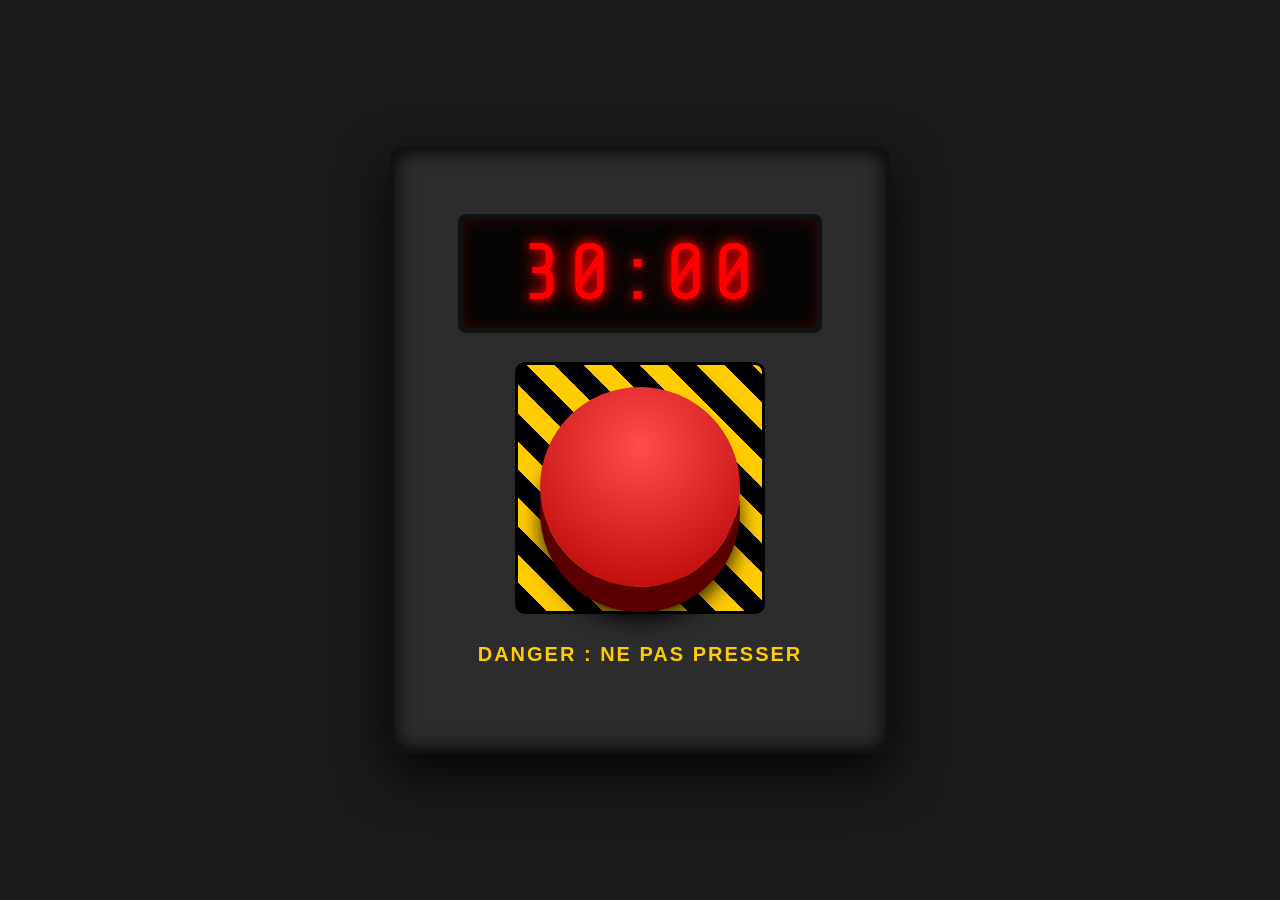
==== jeuChrono/chrono.html @ 4b9aac5a "style: ajout du bouton et du style associé au jeu" ====
<!doctype html>
<html lang="fr">
  <head>
    <meta charset="UTF-8" />
    <meta name="viewport" content="width=device-width, initial-scale=1.0" />
    <title>Bouton d'Urgence</title>
    <link rel="stylesheet" href="style.css" />
  </head>
  <body>
    <div class="panneauControle">
      <div class="ecranDigital">
        <p class="chronometre" id="affichageTimer">30:00</p>
      </div>
      <div class="zoneDanger">
        <button class="boutonUrgence" id="grosBouton"></button>
      </div>
      <p class="consigne" id="texteStatut">DANGER : NE PAS PRESSER</p>
    </div>

    <script src="script.js"></script>
  </body>
</html>
---- jeuChrono/style.css ----
@import url("https://fonts.googleapis.com/css2?family=Share+Tech+Mono&display=swap");

body {
  margin: 0;
  padding: 0;
  background-color: #1a1a1a;
  display: flex;
  justify-content: center;
  align-items: center;
  min-height: 100vh;
  font-family: sans-serif;
}

.panneauControle {
  background-color: #2c2c2c;
  padding: 5%;
  border-radius: 15px;
  border: 4px solid #111;
  box-shadow:
    inset 0 0 20px #000,
    0 20px 50px rgba(0, 0, 0, 0.8);
  text-align: center;
  width: 90%;
  max-width: 500px;
  box-sizing: border-box;
}

.ecranDigital {
  background-color: #050505;
  padding: 4%;
  border: 5px solid #111;
  border-radius: 8px;
  margin-bottom: 8%;
  box-shadow: inset 0 0 15px rgba(255, 0, 0, 0.2);
}

.chronometre {
  font-family: "Share Tech Mono", monospace;
  font-size: clamp(40px, 12vw, 80px);
  color: #ff0000;
  margin: 0;
  line-height: 1;
  text-shadow:
    0 0 10px #ff0000,
    0 0 20px #cc0000;
  letter-spacing: 5px;
}

.zoneDanger {
  background: repeating-linear-gradient(
    45deg,
    #000,
    #000 20px,
    #ffcc00 20px,
    #ffcc00 40px
  );
  padding: 6%;
  border-radius: 10px;
  display: inline-block;
  border: 3px solid #000;
}

.boutonUrgence {
  width: clamp(120px, 35vw, 200px);
  height: clamp(120px, 35vw, 200px);
  border-radius: 50%;
  border: none;
  background: radial-gradient(circle at 50% 30%, #ff4d4d, #b30000);
  box-shadow:
    0 25px 0 #5a0000,
    0 35px 20px rgba(0, 0, 0, 0.8);
  cursor: pointer;
  outline: none;
  transition: all 0.1s ease;
}

.boutonUrgence:active {
  transform: translateY(25px);
  box-shadow:
    0 0 0 #5a0000,
    0 10px 10px rgba(0, 0, 0, 0.8);
}

.boutonUrgence:disabled {
  background: radial-gradient(circle at 50% 30%, #888, #444);
  box-shadow:
    0 25px 0 #222,
    0 35px 20px rgba(0, 0, 0, 0.8);
  cursor: not-allowed;
}

.consigne {
  color: #ffcc00;
  margin-top: 8%;
  font-weight: bold;
  font-size: clamp(14px, 4vw, 20px);
  letter-spacing: 2px;
}
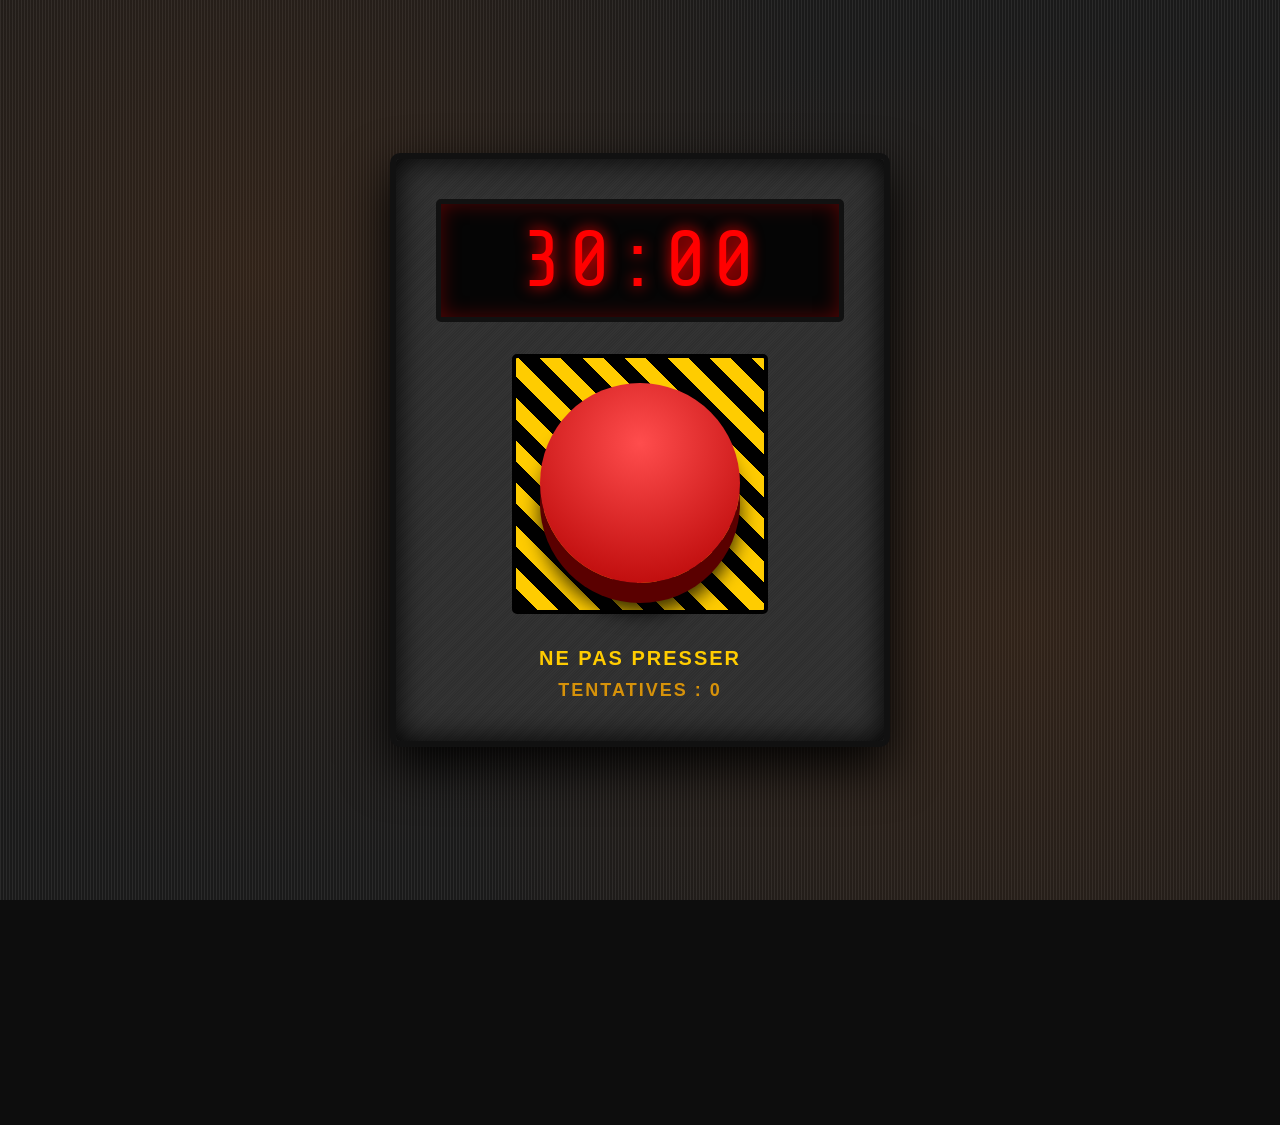
==== commit 7a1646b6: "style: ajout bouton et chrono" ====
--- a/jeuChrono/chrono.html
+++ b/jeuChrono/chrono.html
@@ -3,18 +3,30 @@
   <head>
     <meta charset="UTF-8" />
     <meta name="viewport" content="width=device-width, initial-scale=1.0" />
-    <title>Bouton d'Urgence</title>
+    <title>Séquence d'Urgence Centrale 404</title>
     <link rel="stylesheet" href="style.css" />
   </head>
   <body>
-    <div class="panneauControle">
-      <div class="ecranDigital">
-        <p class="chronometre" id="affichageTimer">30:00</p>
+    <div class="usineContainer">
+      <div class="effetFeuCatastrophe" id="effetFeu"></div>
+
+      <div class="panneauControle">
+        <div class="ecranDigital">
+          <p class="chronometre" id="affichageTimer">30:00</p>
+        </div>
+
+        <div class="zoneDanger">
+          <button class="boutonUrgence" id="grosBouton"></button>
+        </div>
+
+        <div class="zoneInfos">
+          <p class="consigne" id="texteStatut">NE PAS PRESSER</p>
+
+          <div class="consigne compteurEssais">
+            TENTATIVES : <span id="nombreEssais">0</span>
+          </div>
+        </div>
       </div>
-      <div class="zoneDanger">
-        <button class="boutonUrgence" id="grosBouton"></button>
-      </div>
-      <p class="consigne" id="texteStatut">DANGER : NE PAS PRESSER</p>
     </div>
 
     <script src="script.js"></script>
--- a/jeuChrono/style.css
+++ b/jeuChrono/style.css
@@ -3,35 +3,113 @@
 body {
   margin: 0;
   padding: 0;
-  background-color: #1a1a1a;
+  background-color: #0d0d0d;
+  overflow: hidden; /* Empêche l'animation de feu de créer des barres de défilement */
+  font-family: sans-serif;
+}
+
+/* 1. FOND USINE "C'EST LA CATA" (Plaques de métal rouillées en CSS) */
+.usineContainer {
   display: flex;
   justify-content: center;
   align-items: center;
   min-height: 100vh;
-  font-family: sans-serif;
+  position: relative;
+  /* Texture métal sombre et taches de rouille simulées */
+  background-color: #1a1a1a;
+  background-image:
+    radial-gradient(
+      circle at 20% 30%,
+      rgba(139, 69, 19, 0.2) 0%,
+      transparent 50%
+    ),
+    radial-gradient(
+      circle at 80% 70%,
+      rgba(139, 69, 19, 0.2) 0%,
+      transparent 50%
+    ),
+    repeating-linear-gradient(
+      to right,
+      #2a2a2a 0px,
+      #2a2a2a 1px,
+      #1a1a1a 1px,
+      #1a1a1a 3px
+    );
 }
 
+/* 2. EFFET FEU DÉSACTIVÉ (Invisible par défaut) */
+.effetFeuCatastrophe {
+  position: absolute;
+  top: 50%;
+  left: 50%;
+  transform: translate(-50%, -50%);
+  width: 150%; /* Plus grand que le panneau */
+  height: 150%;
+  background: radial-gradient(
+    circle,
+    rgba(255, 100, 0, 1) 0%,
+    rgba(255, 0, 0, 0.6) 40%,
+    transparent 70%
+  );
+  z-index: 1; /* Derrière le panneau (z-index 2) */
+  filter: blur(20px);
+  opacity: 0; /* INVISIBLE PAR DÉFAUT */
+  transition: opacity 1s ease-in; /* Pour une apparition douce */
+}
+
+/* Classe à ajouter en JS pour activer le feu */
+.effetFeuCatastrophe.active {
+  opacity: 1;
+  animation: feuFlicker 0.1s infinite alternate; /* Scintillement chaotique */
+}
+
+@keyframes feuFlicker {
+  0% {
+    transform: translate(-50%, -50%) scale(1) rotate(0deg);
+    opacity: 0.8;
+  }
+  50% {
+    transform: translate(-50%, -50%) scale(1.05) rotate(1deg);
+    opacity: 1;
+  }
+  100% {
+    transform: translate(-50%, -50%) scale(1) rotate(-1deg);
+    opacity: 0.9;
+  }
+}
+
+/* 3. LE PANNEAU DE CONTRÔLE (Rendu plus "métal usé") */
 .panneauControle {
-  background-color: #2c2c2c;
-  padding: 5%;
-  border-radius: 15px;
-  border: 4px solid #111;
+  background-color: #333;
+  /* Texture métal gratté */
+  background-image: repeating-linear-gradient(
+    135deg,
+    rgba(0, 0, 0, 0.1),
+    rgba(0, 0, 0, 0.1) 1px,
+    transparent 1px,
+    transparent 2px
+  );
+  padding: clamp(20px, 5%, 40px);
+  border-radius: 10px;
+  border: 6px solid #111;
   box-shadow:
-    inset 0 0 20px #000,
-    0 20px 50px rgba(0, 0, 0, 0.8);
+    inset 0 0 30px #000,
+    0 20px 50px rgba(0, 0, 0, 0.9);
   text-align: center;
   width: 90%;
   max-width: 500px;
   box-sizing: border-box;
+  position: relative;
+  z-index: 2; /* Devant le feu */
 }
 
 .ecranDigital {
   background-color: #050505;
   padding: 4%;
   border: 5px solid #111;
-  border-radius: 8px;
+  border-radius: 5px;
   margin-bottom: 8%;
-  box-shadow: inset 0 0 15px rgba(255, 0, 0, 0.2);
+  box-shadow: inset 0 0 20px rgba(255, 0, 0, 0.3);
 }
 
 .chronometre {
@@ -40,9 +118,7 @@
   color: #ff0000;
   margin: 0;
   line-height: 1;
-  text-shadow:
-    0 0 10px #ff0000,
-    0 0 20px #cc0000;
+  text-shadow: 0 0 15px #ff0000;
   letter-spacing: 5px;
 }
 
@@ -50,14 +126,14 @@
   background: repeating-linear-gradient(
     45deg,
     #000,
-    #000 20px,
-    #ffcc00 20px,
-    #ffcc00 40px
+    #000 15px,
+    #ffcc00 15px,
+    #ffcc00 30px
   );
   padding: 6%;
-  border-radius: 10px;
+  border-radius: 5px;
   display: inline-block;
-  border: 3px solid #000;
+  border: 4px solid #000;
 }
 
 .boutonUrgence {
@@ -67,32 +143,49 @@
   border: none;
   background: radial-gradient(circle at 50% 30%, #ff4d4d, #b30000);
   box-shadow:
-    0 25px 0 #5a0000,
-    0 35px 20px rgba(0, 0, 0, 0.8);
+    0 20px 0 #5a0000,
+    0 30px 20px rgba(0, 0, 0, 0.8);
   cursor: pointer;
   outline: none;
   transition: all 0.1s ease;
 }
 
 .boutonUrgence:active {
-  transform: translateY(25px);
+  transform: translateY(20px);
   box-shadow:
     0 0 0 #5a0000,
     0 10px 10px rgba(0, 0, 0, 0.8);
 }
 
 .boutonUrgence:disabled {
-  background: radial-gradient(circle at 50% 30%, #888, #444);
+  background: radial-gradient(circle at 50% 30%, #555, #222);
   box-shadow:
-    0 25px 0 #222,
-    0 35px 20px rgba(0, 0, 0, 0.8);
+    0 20px 0 #111,
+    0 30px 20px rgba(0, 0, 0, 0.8);
   cursor: not-allowed;
+}
+
+/* Zone d'infos regroupée */
+.zoneInfos {
+  margin-top: 8%;
+  display: flex;
+  flex-direction: column;
+  gap: 10px; /* Espace entre les lignes */
+  align-items: center;
 }
 
 .consigne {
   color: #ffcc00;
-  margin-top: 8%;
   font-weight: bold;
   font-size: clamp(14px, 4vw, 20px);
   letter-spacing: 2px;
+  margin: 0;
 }
+
+/* 4. LE COMPTEUR D'ESSAIS */
+.compteurEssais {
+  font-size: clamp(12px, 3.5vw, 18px);
+  color: #ffaa00; /* Légèrement plus orange */
+  text-transform: uppercase;
+  opacity: 0.8;
+}
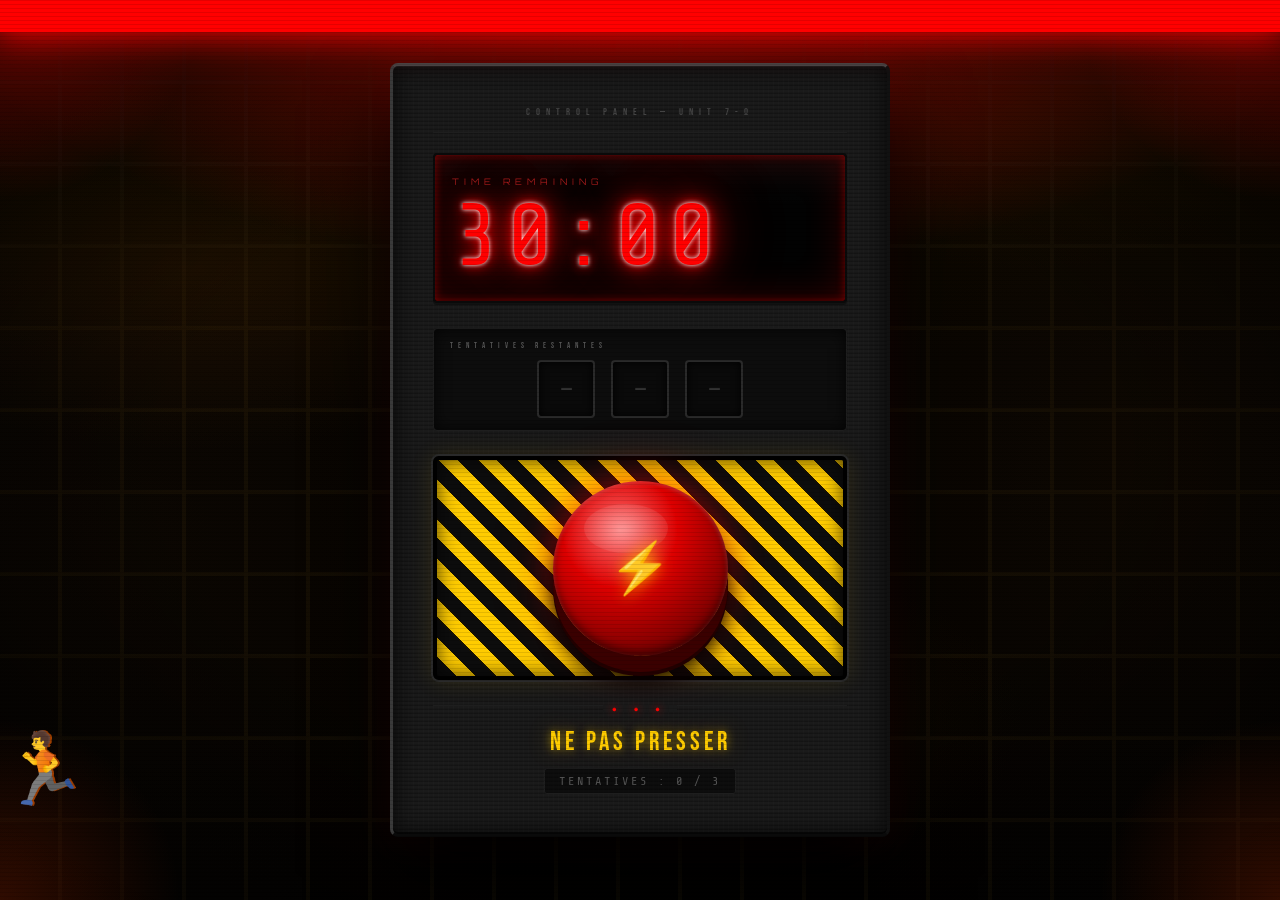
==== commit fe0bf8e4: "style: amélioration du style du bouton et du fond" ====
--- a/jeuChrono/chrono.html
+++ b/jeuChrono/chrono.html
@@ -3,16 +3,71 @@
   <head>
     <meta charset="UTF-8" />
     <meta name="viewport" content="width=device-width, initial-scale=1.0" />
-    <title>Séquence d'Urgence Centrale 404</title>
+    <title>Séquence d'Urgence Centrale</title>
+    <link rel="preconnect" href="https://fonts.googleapis.com" />
+    <link
+      href="https://fonts.googleapis.com/css2?family=Share+Tech+Mono&family=Bebas+Neue&family=Orbitron:wght@400;700;900&display=swap"
+      rel="stylesheet"
+    />
     <link rel="stylesheet" href="style.css" />
   </head>
   <body>
-    <div class="usineContainer">
-      <div class="effetFeuCatastrophe" id="effetFeu"></div>
+    <input type="checkbox" id="err1" />
+    <input type="checkbox" id="err2" />
+    <input type="checkbox" id="err3" />
 
+    <div class="flammes-1 flammes-zone">
+      <div class="f"></div>
+      <div class="f"></div>
+      <div class="f"></div>
+      <div class="f"></div>
+      <div class="f"></div>
+    </div>
+
+    <div class="flammes-2 flammes-zone">
+      <div class="f"></div>
+      <div class="f"></div>
+      <div class="f"></div>
+      <div class="f"></div>
+      <div class="f"></div>
+      <div class="f"></div>
+      <div class="f"></div>
+      <div class="f"></div>
+    </div>
+
+    <div class="flammes-3 flammes-zone">
+      <div class="f"></div>
+      <div class="f"></div>
+      <div class="f"></div>
+      <div class="f"></div>
+      <div class="f"></div>
+      <div class="f"></div>
+      <div class="f"></div>
+      <div class="f"></div>
+      <div class="f"></div>
+      <div class="f"></div>
+      <div class="f"></div>
+      <div class="f"></div>
+    </div>
+
+    <div class="lumiereAlarme"></div>
+
+    <div class="pageLayout">
       <div class="panneauControle">
+        <p class="panneauLabel">CONTROL PANEL — UNIT 7-Ω</p>
+
         <div class="ecranDigital">
+          <span class="ecranLabel">TIME REMAINING</span>
           <p class="chronometre" id="affichageTimer">30:00</p>
+        </div>
+
+        <div class="essaisWrapper">
+          <span class="essaisLabel">TENTATIVES RESTANTES</span>
+          <div class="essaisSlots">
+            <label class="slot slot-1" for="err1" title="Erreur 1"></label>
+            <label class="slot slot-2" for="err2" title="Erreur 2"></label>
+            <label class="slot slot-3" for="err3" title="Erreur 3"></label>
+          </div>
         </div>
 
         <div class="zoneDanger">
@@ -21,14 +76,28 @@
 
         <div class="zoneInfos">
           <p class="consigne" id="texteStatut">NE PAS PRESSER</p>
-
-          <div class="consigne compteurEssais">
-            TENTATIVES : <span id="nombreEssais">0</span>
+          <div class="compteurEssais">
+            TENTATIVES : <span id="nombreEssais">0 / 3</span>
           </div>
         </div>
       </div>
     </div>
 
-    <script src="script.js"></script>
+    <div class="usineContainer"></div>
+
+    <div class="employeFuyant">🏃</div>
+
+    <div class="ticker">
+      <span class="tickerInner">
+        ⚠ ALERTE CRITIQUE ⚠ DANGER ZONE ACTIVE ⚠ ÉVACUATION IMMÉDIATE ⚠
+        PROTOCOLE D'URGENCE ENCLENCHÉ ⚠ NE PAS PRESSER LE BOUTON ⚠ ALERTE
+        CRITIQUE ⚠ DANGER ZONE ACTIVE ⚠ ÉVACUATION IMMÉDIATE ⚠ PROTOCOLE
+        D'URGENCE ENCLENCHÉ ⚠ NE PAS PRESSER LE BOUTON ⚠
+      </span>
+    </div>
+
+    <div class="scanlines"></div>
+
+    <script src="jeuChrono.js"></script>
   </body>
 </html>
--- a/jeuChrono/style.css
+++ b/jeuChrono/style.css
@@ -1,191 +1,1174 @@
-@import url("https://fonts.googleapis.com/css2?family=Share+Tech+Mono&display=swap");
-
-body {
+/* ============================================
+   RESET & VARIABLES
+============================================ */
+*,
+*::before,
+*::after {
+  box-sizing: border-box;
   margin: 0;
   padding: 0;
-  background-color: #0d0d0d;
-  overflow: hidden; /* Empêche l'animation de feu de créer des barres de défilement */
-  font-family: sans-serif;
-}
-
-/* 1. FOND USINE "C'EST LA CATA" (Plaques de métal rouillées en CSS) */
+}
+
+:root {
+  --rouge: #ff0000;
+  --rouge-sombre: #8b0000;
+  --rouge-glow: rgba(255, 0, 0, 0.6);
+  --jaune: #ffcc00;
+  --jaune-glow: rgba(255, 204, 0, 0.5);
+  --noir: #050505;
+  --gris: #1a1a1a;
+  --vert: #00ff88;
+  --orange: #ff6600;
+  --orange-glow: rgba(255, 100, 0, 0.7);
+}
+
+/* ============================================
+   BODY
+============================================ */
+body {
+  background: var(--noir);
+  font-family: "Orbitron", monospace;
+  overflow: hidden;
+  cursor: crosshair;
+  min-height: 100vh;
+}
+
+/* checkboxes cachées */
+input[type="checkbox"] {
+  display: none;
+}
+
+/* ============================================
+   FOND USINE
+============================================ */
 .usineContainer {
+  position: fixed;
+  inset: 0;
+  z-index: 0;
+  pointer-events: none;
+  background-color: #0a0805;
+  background-image:
+    repeating-linear-gradient(
+      90deg,
+      transparent 0px,
+      transparent 58px,
+      rgba(20, 15, 5, 0.9) 58px,
+      rgba(20, 15, 5, 0.9) 62px
+    ),
+    repeating-linear-gradient(
+      0deg,
+      transparent 0px,
+      transparent 78px,
+      rgba(20, 15, 5, 0.8) 78px,
+      rgba(20, 15, 5, 0.8) 82px
+    ),
+    linear-gradient(
+      to bottom,
+      #1a0f00 0%,
+      #0d0800 18%,
+      #060402 40%,
+      #030201 100%
+    );
+}
+
+.usineContainer::before {
+  content: "";
+  position: absolute;
+  inset: 0;
+  background-image:
+    radial-gradient(
+      ellipse 30% 20% at 15% 30%,
+      rgba(80, 40, 0, 0.25) 0%,
+      transparent 100%
+    ),
+    radial-gradient(
+      ellipse 20% 15% at 80% 15%,
+      rgba(60, 30, 0, 0.2) 0%,
+      transparent 100%
+    ),
+    radial-gradient(
+      ellipse 25% 18% at 55% 80%,
+      rgba(70, 35, 0, 0.18) 0%,
+      transparent 100%
+    ),
+    radial-gradient(
+      ellipse 40% 60% at 90% 50%,
+      rgba(30, 15, 0, 0.3) 0%,
+      transparent 100%
+    ),
+    radial-gradient(
+      ellipse 40% 60% at 10% 60%,
+      rgba(30, 15, 0, 0.25) 0%,
+      transparent 100%
+    );
+  z-index: 0;
+  pointer-events: none;
+}
+
+.usineContainer::after {
+  content: "";
+  position: fixed;
+  inset: 0;
+  background: radial-gradient(
+    ellipse 90% 80% at 50% 50%,
+    transparent 40%,
+    rgba(0, 0, 0, 0.85) 100%
+  );
+  z-index: 100;
+  pointer-events: none;
+}
+
+/* ============================================
+   LAYOUT PRINCIPAL — centrage du panneau
+============================================ */
+.pageLayout {
+  position: relative;
+  z-index: 10;
+  min-height: 100vh;
   display: flex;
   justify-content: center;
   align-items: center;
-  min-height: 100vh;
-  position: relative;
-  /* Texture métal sombre et taches de rouille simulées */
-  background-color: #1a1a1a;
-  background-image:
+}
+
+/* ============================================
+   SCAN LINES GLOBALES
+============================================ */
+.scanlines {
+  position: fixed;
+  inset: 0;
+  z-index: 99;
+  pointer-events: none;
+  background: repeating-linear-gradient(
+    0deg,
+    transparent 0px,
+    transparent 3px,
+    rgba(0, 0, 0, 0.1) 3px,
+    rgba(0, 0, 0, 0.1) 4px
+  );
+  animation: scanRoll 10s linear infinite;
+}
+@keyframes scanRoll {
+  0% {
+    background-position: 0 0;
+  }
+  100% {
+    background-position: 0 400px;
+  }
+}
+
+/* ============================================
+   TICKER D'ALERTE (haut)
+============================================ */
+.ticker {
+  position: fixed;
+  top: 0;
+  left: 0;
+  width: 100%;
+  z-index: 98;
+  overflow: hidden;
+  height: 32px;
+  background: var(--rouge);
+  box-shadow:
+    0 0 30px rgba(255, 0, 0, 0.8),
+    0 4px 40px rgba(255, 0, 0, 0.4);
+}
+.tickerInner {
+  display: inline-block;
+  white-space: nowrap;
+  animation: tickerScroll 14s linear infinite;
+  font-family: "Bebas Neue", sans-serif;
+  font-size: 17px;
+  letter-spacing: 5px;
+  color: #000;
+  line-height: 32px;
+  padding-left: 100%;
+}
+@keyframes tickerScroll {
+  0% {
+    transform: translateX(0);
+  }
+  100% {
+    transform: translateX(-50%);
+  }
+}
+
+/* ============================================
+   LUMIÈRE D'ALARME
+============================================ */
+.lumiereAlarme {
+  position: fixed;
+  inset: 0;
+  z-index: 1;
+  pointer-events: none;
+  background:
     radial-gradient(
-      circle at 20% 30%,
-      rgba(139, 69, 19, 0.2) 0%,
-      transparent 50%
+      ellipse 80% 50% at 50% -5%,
+      rgba(255, 0, 0, 0.5),
+      transparent 70%
+    ),
+    radial-gradient(circle 200px at 0% 0%, rgba(255, 0, 0, 0.35), transparent),
+    radial-gradient(circle 200px at 100% 0%, rgba(255, 0, 0, 0.35), transparent);
+  animation: alerte 0.85s ease-in-out infinite alternate;
+}
+.lumiereAlarme::before {
+  content: "";
+  position: absolute;
+  inset: 0;
+  background:
+    radial-gradient(
+      circle 180px at 0% 100%,
+      rgba(255, 60, 0, 0.18),
+      transparent
     ),
     radial-gradient(
-      circle at 80% 70%,
-      rgba(139, 69, 19, 0.2) 0%,
-      transparent 50%
+      circle 180px at 100% 100%,
+      rgba(255, 60, 0, 0.18),
+      transparent
+    );
+  animation: alerte 0.85s ease-in-out infinite alternate-reverse;
+}
+@keyframes alerte {
+  0% {
+    opacity: 0.2;
+  }
+  100% {
+    opacity: 1;
+  }
+}
+
+/* ============================================
+   EMPLOYÉ QUI FUIT
+============================================ */
+.employeFuyant {
+  position: fixed;
+  bottom: 10%;
+  left: 0;
+  font-size: 70px;
+  z-index: 4;
+  animation: course 4s linear infinite;
+  filter: drop-shadow(2px 0 0 rgba(255, 100, 0, 0.6));
+}
+@keyframes course {
+  0% {
+    transform: translateX(-15vw);
+  }
+  100% {
+    transform: translateX(120vw);
+  }
+}
+
+/* ============================================
+   PANNEAU DE CONTRÔLE
+============================================ */
+.panneauControle {
+  position: relative;
+  z-index: 10;
+  width: 90%;
+  max-width: 500px;
+  background: var(--gris);
+  background-image:
+    repeating-linear-gradient(
+      90deg,
+      rgba(255, 255, 255, 0.012) 0px,
+      rgba(255, 255, 255, 0.012) 1px,
+      transparent 1px,
+      transparent 5px
     ),
     repeating-linear-gradient(
-      to right,
-      #2a2a2a 0px,
-      #2a2a2a 1px,
-      #1a1a1a 1px,
-      #1a1a1a 3px
+      0deg,
+      rgba(0, 0, 0, 0.25) 0px,
+      rgba(0, 0, 0, 0.25) 1px,
+      transparent 1px,
+      transparent 4px
     );
-}
-
-/* 2. EFFET FEU DÉSACTIVÉ (Invisible par défaut) */
-.effetFeuCatastrophe {
+  padding: clamp(20px, 5%, 40px);
+  border-radius: 8px;
+  border-top: 3px solid #444;
+  border-left: 3px solid #3a3a3a;
+  border-right: 3px solid #111;
+  border-bottom: 3px solid #0a0a0a;
+  box-shadow:
+    0 40px 80px rgba(0, 0, 0, 0.97),
+    0 0 40px rgba(255, 0, 0, 0.12),
+    inset 0 1px 0 rgba(255, 255, 255, 0.04),
+    inset 0 -2px 0 rgba(0, 0, 0, 0.6),
+    inset 4px 0 20px rgba(0, 0, 0, 0.4),
+    inset -4px 0 20px rgba(0, 0, 0, 0.4);
+  animation: panneauGlow 1.8s ease-in-out infinite alternate;
+}
+@keyframes panneauGlow {
+  0% {
+    box-shadow:
+      0 40px 80px rgba(0, 0, 0, 0.97),
+      0 0 35px rgba(255, 0, 0, 0.1),
+      inset 0 1px 0 rgba(255, 255, 255, 0.04),
+      inset 4px 0 20px rgba(0, 0, 0, 0.4),
+      inset -4px 0 20px rgba(0, 0, 0, 0.4);
+  }
+  100% {
+    box-shadow:
+      0 40px 80px rgba(0, 0, 0, 0.97),
+      0 0 65px rgba(255, 0, 0, 0.28),
+      inset 0 1px 0 rgba(255, 255, 255, 0.04),
+      inset 4px 0 20px rgba(0, 0, 0, 0.4),
+      inset -4px 0 20px rgba(0, 0, 0, 0.4);
+  }
+}
+
+.panneauLabel {
+  font-family: "Bebas Neue", sans-serif;
+  font-size: 10px;
+  letter-spacing: 6px;
+  color: #444;
+  text-align: center;
+  padding-bottom: 14px;
+  border-bottom: 1px solid #222;
+  margin-bottom: 20px;
+}
+
+/* ============================================
+   ÉCRAN DIGITAL
+============================================ */
+.ecranDigital {
+  background: #020202;
+  padding: 5% 4%;
+  border: 2px solid #0a0a0a;
+  border-radius: 4px;
+  margin-bottom: 6%;
+  position: relative;
+  overflow: hidden;
+  box-shadow:
+    inset 0 0 40px rgba(255, 0, 0, 0.2),
+    inset 0 0 8px rgba(255, 0, 0, 0.4),
+    0 2px 0 #111;
+}
+.ecranDigital::before {
+  content: "";
+  position: absolute;
+  top: 0;
+  left: 0;
+  width: 100%;
+  height: 35%;
+  background: linear-gradient(
+    to bottom,
+    rgba(255, 255, 255, 0.025),
+    transparent
+  );
+  pointer-events: none;
+  z-index: 2;
+}
+.ecranDigital::after {
+  content: "";
+  position: absolute;
+  inset: 0;
+  background: repeating-linear-gradient(
+    0deg,
+    transparent 0px,
+    transparent 3px,
+    rgba(0, 0, 0, 0.1) 3px,
+    rgba(0, 0, 0, 0.1) 4px
+  );
+  pointer-events: none;
+  z-index: 3;
+}
+
+.ecranLabel {
+  font-size: clamp(7px, 1.5vw, 9px);
+  color: #ff3333;
+  letter-spacing: 5px;
+  opacity: 0.6;
+  display: block;
+  margin-bottom: 6px;
+  position: relative;
+  z-index: 4;
+}
+
+.chronometre {
+  font-family: "Share Tech Mono", monospace;
+  font-size: clamp(50px, 13vw, 88px);
+  color: var(--rouge);
+  line-height: 1;
+  letter-spacing: 6px;
+  position: relative;
+  z-index: 4;
+  text-shadow:
+    0 0 4px #fff,
+    0 0 12px var(--rouge),
+    0 0 28px var(--rouge),
+    0 0 55px var(--rouge-glow),
+    0 0 90px rgba(255, 0, 0, 0.25);
+  animation: chroCligno 1.1s ease-in-out infinite alternate;
+}
+@keyframes chroCligno {
+  0%,
+  80% {
+    opacity: 1;
+    text-shadow:
+      0 0 4px #fff,
+      0 0 12px var(--rouge),
+      0 0 28px var(--rouge),
+      0 0 55px var(--rouge-glow);
+  }
+  88% {
+    opacity: 0.35;
+    text-shadow: none;
+  }
+  100% {
+    opacity: 0.9;
+    text-shadow:
+      0 0 4px #fff,
+      0 0 22px var(--rouge),
+      0 0 50px var(--rouge);
+  }
+}
+
+/* ============================================
+   COMPTEUR D'ESSAIS — 3 slots (checkboxes)
+============================================ */
+.essaisWrapper {
+  margin-bottom: 6%;
+  background: #0d0d0d;
+  border: 1px solid #1e1e1e;
+  border-radius: 4px;
+  padding: 12px 16px;
+  box-shadow: inset 0 0 16px rgba(0, 0, 0, 0.8);
+}
+.essaisLabel {
+  font-size: 8px;
+  letter-spacing: 5px;
+  color: #555;
+  margin-bottom: 10px;
+  display: block;
+  font-family: "Bebas Neue", sans-serif;
+}
+.essaisSlots {
+  display: flex;
+  gap: 16px;
+  justify-content: center;
+  align-items: center;
+}
+
+.slot {
+  width: clamp(44px, 10vw, 58px);
+  height: clamp(44px, 10vw, 58px);
+  border: 2px solid #2a2a2a;
+  border-radius: 4px;
+  background: #0a0a0a;
+  display: flex;
+  align-items: center;
+  justify-content: center;
+  cursor: pointer;
+  position: relative;
+  transition: border-color 0.2s;
+  box-shadow: inset 0 0 10px rgba(0, 0, 0, 0.9);
+}
+.slot::after {
+  content: "–";
+  font-family: "Share Tech Mono", monospace;
+  font-size: 28px;
+  color: #333;
+  transition: all 0.15s;
+}
+.slot:hover {
+  border-color: #444;
+}
+
+#err1:checked ~ .pageLayout .slot-1::after,
+#err2:checked ~ .pageLayout .slot-2::after,
+#err3:checked ~ .pageLayout .slot-3::after {
+  content: "✕";
+  color: var(--rouge);
+  font-size: clamp(26px, 6vw, 38px);
+  text-shadow:
+    0 0 6px #fff,
+    0 0 14px var(--rouge),
+    0 0 30px var(--rouge),
+    0 0 60px var(--rouge-glow);
+  animation: xPop 0.3s cubic-bezier(0.36, 0.07, 0.19, 0.97) both;
+}
+@keyframes xPop {
+  0% {
+    transform: scale(0) rotate(-20deg);
+    opacity: 0;
+  }
+  60% {
+    transform: scale(1.3) rotate(5deg);
+    opacity: 1;
+  }
+  100% {
+    transform: scale(1) rotate(0deg);
+    opacity: 1;
+  }
+}
+
+#err1:checked ~ .pageLayout .slot-1,
+#err2:checked ~ .pageLayout .slot-2,
+#err3:checked ~ .pageLayout .slot-3 {
+  border-color: var(--rouge);
+  box-shadow:
+    inset 0 0 10px rgba(0, 0, 0, 0.9),
+    0 0 12px rgba(255, 0, 0, 0.5),
+    0 0 25px rgba(255, 0, 0, 0.2);
+  animation: slotShake 0.4s ease both;
+}
+@keyframes slotShake {
+  0%,
+  100% {
+    transform: translateX(0);
+  }
+  20% {
+    transform: translateX(-6px) rotate(-2deg);
+  }
+  40% {
+    transform: translateX(6px) rotate(2deg);
+  }
+  60% {
+    transform: translateX(-4px);
+  }
+  80% {
+    transform: translateX(4px);
+  }
+}
+
+/* ============================================
+   ZONE DANGER + BOUTON
+============================================ */
+.zoneDanger {
+  background: repeating-linear-gradient(
+    45deg,
+    #0d0d0d,
+    #0d0d0d 13px,
+    #1a1200 13px,
+    #1a1200 14px,
+    #ffcc00 14px,
+    #ffcc00 27px,
+    #1a1200 27px,
+    #1a1200 28px
+  );
+  padding: clamp(16px, 5%, 28px);
+  border-radius: 6px;
+  display: flex;
+  justify-content: center;
+  border: 4px solid #000;
+  box-shadow:
+    0 0 0 2px #2a2a2a,
+    0 0 25px rgba(255, 204, 0, 0.12),
+    inset 0 0 20px rgba(0, 0, 0, 0.7);
+  margin-bottom: 6%;
+  position: relative;
+}
+
+.boutonUrgence {
+  width: clamp(110px, 30vw, 175px);
+  height: clamp(110px, 30vw, 175px);
+  border-radius: 50%;
+  border: none;
+  cursor: pointer;
+  outline: none;
+  position: relative;
+  transition:
+    transform 0.08s ease,
+    box-shadow 0.08s ease;
+  background: radial-gradient(
+    circle at 38% 28%,
+    #ff7070 0%,
+    #dd0000 35%,
+    #880000 70%,
+    #3a0000 100%
+  );
+  box-shadow:
+    0 16px 0 #3a0000,
+    0 20px 0 #220000,
+    0 26px 22px rgba(0, 0, 0, 0.95),
+    0 0 35px rgba(255, 0, 0, 0.45),
+    0 0 70px rgba(255, 0, 0, 0.2),
+    inset 0 2px 4px rgba(255, 150, 150, 0.3),
+    inset 0 -4px 10px rgba(0, 0, 0, 0.5);
+  animation: boutonRespire 1.5s ease-in-out infinite alternate;
+}
+.boutonUrgence::before {
+  content: "";
+  position: absolute;
+  top: 13%;
+  left: 18%;
+  width: 48%;
+  height: 28%;
+  background: radial-gradient(
+    ellipse,
+    rgba(255, 255, 255, 0.28) 0%,
+    transparent 100%
+  );
+  border-radius: 50%;
+  pointer-events: none;
+}
+.boutonUrgence::after {
+  content: "⚡";
   position: absolute;
   top: 50%;
   left: 50%;
   transform: translate(-50%, -50%);
-  width: 150%; /* Plus grand que le panneau */
-  height: 150%;
+  font-size: clamp(28px, 8vw, 50px);
+  filter: drop-shadow(0 0 8px rgba(255, 200, 0, 0.9));
+  pointer-events: none;
+}
+@keyframes boutonRespire {
+  0% {
+    box-shadow:
+      0 16px 0 #3a0000,
+      0 20px 0 #220000,
+      0 26px 22px rgba(0, 0, 0, 0.95),
+      0 0 30px rgba(255, 0, 0, 0.4),
+      0 0 60px rgba(255, 0, 0, 0.15),
+      inset 0 2px 4px rgba(255, 150, 150, 0.3),
+      inset 0 -4px 10px rgba(0, 0, 0, 0.5);
+  }
+  100% {
+    box-shadow:
+      0 16px 0 #3a0000,
+      0 20px 0 #220000,
+      0 26px 22px rgba(0, 0, 0, 0.95),
+      0 0 60px rgba(255, 0, 0, 0.7),
+      0 0 110px rgba(255, 0, 0, 0.4),
+      inset 0 2px 4px rgba(255, 150, 150, 0.3),
+      inset 0 -4px 10px rgba(0, 0, 0, 0.5);
+  }
+}
+.boutonUrgence:hover {
+  transform: translateY(-3px) scale(1.04);
+  box-shadow:
+    0 19px 0 #3a0000,
+    0 23px 0 #220000,
+    0 30px 28px rgba(0, 0, 0, 0.95),
+    0 0 80px rgba(255, 0, 0, 0.8),
+    0 0 130px rgba(255, 0, 0, 0.5),
+    inset 0 2px 4px rgba(255, 150, 150, 0.4),
+    inset 0 -4px 10px rgba(0, 0, 0, 0.5);
+}
+.boutonUrgence:active {
+  transform: translateY(16px) scale(0.97);
+  box-shadow:
+    0 0 0 #3a0000,
+    0 2px 0 #220000,
+    0 5px 10px rgba(0, 0, 0, 0.95),
+    0 0 40px rgba(255, 0, 0, 0.5),
+    inset 0 4px 14px rgba(0, 0, 0, 0.6);
+}
+
+/* ============================================
+   STATUT + CONSIGNE
+============================================ */
+.zoneInfos {
+  display: flex;
+  flex-direction: column;
+  gap: 10px;
+  align-items: center;
+  border-top: 1px solid #1e1e1e;
+  padding-top: 5%;
+  position: relative;
+}
+.zoneInfos::before {
+  content: "● ● ●";
+  position: absolute;
+  top: -1px;
+  background: var(--gris);
+  padding: 0 10px;
+  font-size: 6px;
+  letter-spacing: 8px;
+  color: var(--rouge);
+  text-shadow: 0 0 8px var(--rouge);
+  animation: ledCligno 0.7s step-end infinite;
+}
+@keyframes ledCligno {
+  0%,
+  49% {
+    color: var(--rouge);
+    text-shadow: 0 0 8px var(--rouge);
+  }
+  50%,
+  100% {
+    color: #330000;
+    text-shadow: none;
+  }
+}
+
+.consigne {
+  font-family: "Bebas Neue", sans-serif;
+  font-size: clamp(18px, 5vw, 26px);
+  letter-spacing: 4px;
+  color: var(--jaune);
+  text-shadow:
+    0 0 10px var(--jaune-glow),
+    0 0 25px rgba(255, 204, 0, 0.3);
+  animation: consignePulse 2.2s ease-in-out infinite alternate;
+}
+@keyframes consignePulse {
+  0% {
+    text-shadow:
+      0 0 8px var(--jaune-glow),
+      0 0 20px rgba(255, 204, 0, 0.3);
+  }
+  100% {
+    text-shadow:
+      0 0 18px var(--jaune),
+      0 0 45px var(--jaune-glow),
+      0 0 80px rgba(255, 204, 0, 0.25);
+  }
+}
+
+.compteurEssais {
+  font-family: "Share Tech Mono", monospace;
+  font-size: clamp(9px, 2.5vw, 12px);
+  color: #555;
+  letter-spacing: 3px;
+  border: 1px solid #1e1e1e;
+  padding: 5px 14px;
+  border-radius: 3px;
+  background: rgba(0, 0, 0, 0.5);
+}
+
+/* ============================================
+   FLAMMES — zones
+============================================ */
+.flammes-zone {
+  position: fixed;
+  bottom: 0;
+  width: 100%;
+  height: 0;
+  z-index: 3;
+  pointer-events: none;
+  overflow: visible;
+}
+
+.f {
+  position: absolute;
+  bottom: 0;
+  border-radius: 50% 50% 20% 20% / 55% 55% 45% 45%;
+  transform-origin: bottom center;
+  animation-timing-function: ease-in-out;
+  animation-iteration-count: infinite;
+  animation-direction: alternate;
+}
+
+/* --- ERREUR 1 --- */
+#err1:checked ~ .flammes-1 {
+  display: block;
+}
+.flammes-1 {
+  display: none;
+}
+
+.flammes-1 .f:nth-child(1) {
+  left: 2%;
+  width: 55px;
+  height: 90px;
+  background: linear-gradient(to top, #ff6600, #ff2200, #ff000080, transparent);
+  animation: feu1 1.1s infinite alternate ease-in-out;
+  animation-delay: 0s;
+  opacity: 0.95;
+  filter: blur(1.5px);
+}
+.flammes-1 .f:nth-child(2) {
+  left: 5%;
+  width: 35px;
+  height: 60px;
+  background: linear-gradient(to top, #ff9900, #ff5500, transparent);
+  animation: feu2 0.8s infinite alternate;
+  animation-delay: 0.15s;
+  opacity: 0.8;
+  filter: blur(1px);
+}
+.flammes-1 .f:nth-child(3) {
+  left: 8%;
+  width: 70px;
+  height: 110px;
+  background: linear-gradient(to top, #ff4400, #ff1100, #cc000060, transparent);
+  animation: feu1 1.3s infinite alternate;
+  animation-delay: 0.3s;
+  opacity: 0.9;
+  filter: blur(2px);
+}
+.flammes-1 .f:nth-child(4) {
+  right: 3%;
+  width: 60px;
+  height: 95px;
+  background: linear-gradient(to top, #ff6600, #ff2200, transparent);
+  animation: feu2 1s infinite alternate;
+  animation-delay: 0.1s;
+  opacity: 0.9;
+  filter: blur(1.5px);
+}
+.flammes-1 .f:nth-child(5) {
+  right: 7%;
+  width: 40px;
+  height: 65px;
+  background: linear-gradient(to top, #ff9900, #ff4400, transparent);
+  animation: feu1 0.9s infinite alternate;
+  animation-delay: 0.25s;
+  opacity: 0.75;
+  filter: blur(1px);
+}
+
+/* --- ERREUR 2 --- */
+#err2:checked ~ .flammes-2 {
+  display: block;
+}
+.flammes-2 {
+  display: none;
+}
+
+.flammes-2 .f:nth-child(1) {
+  left: 2%;
+  width: 60px;
+  height: 100px;
+  background: linear-gradient(to top, #ff6600, #ff2200, transparent);
+  animation: feu1 1s infinite alternate;
+  opacity: 0.95;
+  filter: blur(1.5px);
+}
+.flammes-2 .f:nth-child(2) {
+  left: 6%;
+  width: 40px;
+  height: 70px;
+  background: linear-gradient(to top, #ff9900, #ff5500, transparent);
+  animation: feu2 0.75s infinite alternate;
+  animation-delay: 0.2s;
+  opacity: 0.8;
+  filter: blur(1px);
+}
+.flammes-2 .f:nth-child(3) {
+  left: 11%;
+  width: 75px;
+  height: 120px;
+  background: linear-gradient(to top, #ff4400, #ff1100, transparent);
+  animation: feu1 1.2s infinite alternate;
+  animation-delay: 0.35s;
+  opacity: 0.9;
+  filter: blur(2px);
+}
+.flammes-2 .f:nth-child(4) {
+  right: 3%;
+  width: 65px;
+  height: 105px;
+  background: linear-gradient(to top, #ff6600, #ff2200, transparent);
+  animation: feu2 0.95s infinite alternate;
+  animation-delay: 0.1s;
+  opacity: 0.9;
+  filter: blur(1.5px);
+}
+.flammes-2 .f:nth-child(5) {
+  right: 8%;
+  width: 45px;
+  height: 72px;
+  background: linear-gradient(to top, #ff9900, #ff4400, transparent);
+  animation: feu1 0.85s infinite alternate;
+  animation-delay: 0.3s;
+  opacity: 0.75;
+  filter: blur(1px);
+}
+.flammes-2 .f:nth-child(6) {
+  left: 35%;
+  width: 80px;
+  height: 130px;
+  background: linear-gradient(to top, #ff5500, #ff1500, #cc000040, transparent);
+  animation: feu1 1.15s infinite alternate;
+  animation-delay: 0.05s;
+  opacity: 0.9;
+  filter: blur(2.5px);
+}
+.flammes-2 .f:nth-child(7) {
+  left: 44%;
+  width: 50px;
+  height: 85px;
+  background: linear-gradient(to top, #ff8800, #ff3300, transparent);
+  animation: feu2 0.7s infinite alternate;
+  animation-delay: 0.22s;
+  opacity: 0.85;
+  filter: blur(1px);
+}
+.flammes-2 .f:nth-child(8) {
+  left: 52%;
+  width: 90px;
+  height: 145px;
+  background: linear-gradient(to top, #ff4400, #ff0000, #aa000040, transparent);
+  animation: feu1 1.3s infinite alternate;
+  animation-delay: 0.4s;
+  opacity: 0.95;
+  filter: blur(3px);
+}
+
+.flammes-2::before {
+  content: "";
+  position: absolute;
+  bottom: 0;
+  left: 0;
+  width: 100%;
+  height: 80px;
+  background: linear-gradient(to top, rgba(255, 80, 0, 0.35), transparent);
+  filter: blur(8px);
+}
+
+/* --- ERREUR 3 (tout en feu) --- */
+#err3:checked ~ .flammes-3 {
+  display: block;
+}
+.flammes-3 {
+  display: none;
+}
+
+.flammes-3 .f:nth-child(1) {
+  left: 0%;
+  width: 70px;
+  height: 130px;
+  background: linear-gradient(to top, #ff6600, #ff2200, transparent);
+  animation: feu1 0.9s infinite alternate;
+  opacity: 1;
+  filter: blur(2px);
+}
+.flammes-3 .f:nth-child(2) {
+  left: 5%;
+  width: 45px;
+  height: 80px;
+  background: linear-gradient(to top, #ff9900, #ff5500, transparent);
+  animation: feu2 0.65s infinite alternate;
+  animation-delay: 0.15s;
+  opacity: 0.9;
+  filter: blur(1px);
+}
+.flammes-3 .f:nth-child(3) {
+  left: 10%;
+  width: 85px;
+  height: 155px;
+  background: linear-gradient(to top, #ff4400, #ff0000, transparent);
+  animation: feu1 1.2s infinite alternate;
+  animation-delay: 0.3s;
+  opacity: 1;
+  filter: blur(3px);
+}
+.flammes-3 .f:nth-child(4) {
+  left: 18%;
+  width: 55px;
+  height: 100px;
+  background: linear-gradient(to top, #ff7700, #ff3300, transparent);
+  animation: feu2 1s infinite alternate;
+  animation-delay: 0.1s;
+  opacity: 0.85;
+  filter: blur(1.5px);
+}
+.flammes-3 .f:nth-child(5) {
+  left: 26%;
+  width: 75px;
+  height: 140px;
+  background: linear-gradient(to top, #ff5500, #ff1100, transparent);
+  animation: feu1 0.8s infinite alternate;
+  animation-delay: 0.25s;
+  opacity: 0.95;
+  filter: blur(2px);
+}
+.flammes-3 .f:nth-child(6) {
+  left: 35%;
+  width: 90px;
+  height: 165px;
+  background: linear-gradient(to top, #ff4400, #ff0000, transparent);
+  animation: feu2 1.1s infinite alternate;
+  animation-delay: 0.05s;
+  opacity: 1;
+  filter: blur(3px);
+}
+.flammes-3 .f:nth-child(7) {
+  left: 44%;
+  width: 55px;
+  height: 95px;
+  background: linear-gradient(to top, #ff8800, #ff3300, transparent);
+  animation: feu1 0.7s infinite alternate;
+  animation-delay: 0.2s;
+  opacity: 0.9;
+  filter: blur(1px);
+}
+.flammes-3 .f:nth-child(8) {
+  left: 53%;
+  width: 100px;
+  height: 180px;
+  background: linear-gradient(to top, #ff4400, #ff0000, transparent);
+  animation: feu2 1.3s infinite alternate;
+  animation-delay: 0.38s;
+  opacity: 1;
+  filter: blur(3.5px);
+}
+.flammes-3 .f:nth-child(9) {
+  right: 18%;
+  width: 70px;
+  height: 135px;
+  background: linear-gradient(to top, #ff6600, #ff2200, transparent);
+  animation: feu1 0.95s infinite alternate;
+  animation-delay: 0.12s;
+  opacity: 0.95;
+  filter: blur(2px);
+}
+.flammes-3 .f:nth-child(10) {
+  right: 10%;
+  width: 50px;
+  height: 90px;
+  background: linear-gradient(to top, #ff9900, #ff4400, transparent);
+  animation: feu2 0.75s infinite alternate;
+  animation-delay: 0.28s;
+  opacity: 0.8;
+  filter: blur(1px);
+}
+.flammes-3 .f:nth-child(11) {
+  right: 5%;
+  width: 80px;
+  height: 150px;
+  background: linear-gradient(to top, #ff5500, #ff1100, transparent);
+  animation: feu1 1s infinite alternate;
+  animation-delay: 0.45s;
+  opacity: 1;
+  filter: blur(2.5px);
+}
+.flammes-3 .f:nth-child(12) {
+  right: 0%;
+  width: 60px;
+  height: 115px;
+  background: linear-gradient(to top, #ff7700, #ff3300, transparent);
+  animation: feu2 0.85s infinite alternate;
+  animation-delay: 0.08s;
+  opacity: 0.9;
+  filter: blur(1.5px);
+}
+
+.flammes-3::before {
+  content: "";
+  position: absolute;
+  bottom: 0;
+  left: 0;
+  width: 100%;
+  height: 140px;
+  background: linear-gradient(
+    to top,
+    rgba(255, 60, 0, 0.6),
+    rgba(255, 30, 0, 0.3),
+    transparent
+  );
+  filter: blur(12px);
+}
+.flammes-3::after {
+  content: "";
+  position: fixed;
+  inset: 0;
   background: radial-gradient(
-    circle,
-    rgba(255, 100, 0, 1) 0%,
-    rgba(255, 0, 0, 0.6) 40%,
+    ellipse 100% 60% at 50% 100%,
+    rgba(255, 50, 0, 0.3),
     transparent 70%
   );
-  z-index: 1; /* Derrière le panneau (z-index 2) */
-  filter: blur(20px);
-  opacity: 0; /* INVISIBLE PAR DÉFAUT */
-  transition: opacity 1s ease-in; /* Pour une apparition douce */
-}
-
-/* Classe à ajouter en JS pour activer le feu */
-.effetFeuCatastrophe.active {
-  opacity: 1;
-  animation: feuFlicker 0.1s infinite alternate; /* Scintillement chaotique */
-}
-
-@keyframes feuFlicker {
-  0% {
-    transform: translate(-50%, -50%) scale(1) rotate(0deg);
-    opacity: 0.8;
-  }
-  50% {
-    transform: translate(-50%, -50%) scale(1.05) rotate(1deg);
+  pointer-events: none;
+  z-index: -1;
+}
+
+/* Panneau en crise à 3 erreurs */
+#err3:checked ~ .pageLayout .panneauControle {
+  animation: panneauCrise 0.5s ease-in-out infinite alternate;
+}
+@keyframes panneauCrise {
+  0% {
+    box-shadow:
+      0 40px 80px rgba(0, 0, 0, 0.97),
+      0 0 80px rgba(255, 50, 0, 0.5),
+      0 0 150px rgba(255, 0, 0, 0.3),
+      inset 4px 0 20px rgba(0, 0, 0, 0.4);
+  }
+  100% {
+    box-shadow:
+      0 40px 80px rgba(0, 0, 0, 0.97),
+      0 0 120px rgba(255, 100, 0, 0.7),
+      0 0 200px rgba(255, 0, 0, 0.5),
+      inset 4px 0 20px rgba(0, 0, 0, 0.4);
+  }
+}
+
+#err3:checked ~ .lumiereAlarme {
+  background:
+    radial-gradient(
+      ellipse 100% 70% at 50% 100%,
+      rgba(255, 80, 0, 0.55),
+      transparent 70%
+    ),
+    radial-gradient(
+      ellipse 80% 50% at 50% -5%,
+      rgba(255, 0, 0, 0.6),
+      transparent 70%
+    );
+  animation: alerteCrise 0.4s ease-in-out infinite alternate;
+}
+@keyframes alerteCrise {
+  0% {
+    opacity: 0.5;
+  }
+  100% {
     opacity: 1;
   }
-  100% {
-    transform: translate(-50%, -50%) scale(1) rotate(-1deg);
+}
+
+#err3:checked ~ .pageLayout .chronometre {
+  animation: chronoCrise 0.25s ease-in-out infinite alternate;
+  color: #ff8800;
+  text-shadow:
+    0 0 4px #fff,
+    0 0 12px #ff8800,
+    0 0 30px #ff4400,
+    0 0 60px rgba(255, 100, 0, 0.7);
+}
+@keyframes chronoCrise {
+  0% {
+    opacity: 1;
+    transform: skewX(0deg);
+  }
+  40% {
+    opacity: 0.6;
+    transform: skewX(-1deg);
+  }
+  100% {
     opacity: 0.9;
-  }
-}
-
-/* 3. LE PANNEAU DE CONTRÔLE (Rendu plus "métal usé") */
-.panneauControle {
-  background-color: #333;
-  /* Texture métal gratté */
-  background-image: repeating-linear-gradient(
-    135deg,
-    rgba(0, 0, 0, 0.1),
-    rgba(0, 0, 0, 0.1) 1px,
-    transparent 1px,
-    transparent 2px
-  );
-  padding: clamp(20px, 5%, 40px);
-  border-radius: 10px;
-  border: 6px solid #111;
-  box-shadow:
-    inset 0 0 30px #000,
-    0 20px 50px rgba(0, 0, 0, 0.9);
-  text-align: center;
-  width: 90%;
-  max-width: 500px;
-  box-sizing: border-box;
-  position: relative;
-  z-index: 2; /* Devant le feu */
-}
-
-.ecranDigital {
-  background-color: #050505;
-  padding: 4%;
-  border: 5px solid #111;
-  border-radius: 5px;
-  margin-bottom: 8%;
-  box-shadow: inset 0 0 20px rgba(255, 0, 0, 0.3);
-}
-
-.chronometre {
-  font-family: "Share Tech Mono", monospace;
-  font-size: clamp(40px, 12vw, 80px);
-  color: #ff0000;
-  margin: 0;
-  line-height: 1;
-  text-shadow: 0 0 15px #ff0000;
-  letter-spacing: 5px;
-}
-
-.zoneDanger {
-  background: repeating-linear-gradient(
-    45deg,
-    #000,
-    #000 15px,
-    #ffcc00 15px,
-    #ffcc00 30px
-  );
-  padding: 6%;
-  border-radius: 5px;
-  display: inline-block;
-  border: 4px solid #000;
-}
-
-.boutonUrgence {
-  width: clamp(120px, 35vw, 200px);
-  height: clamp(120px, 35vw, 200px);
-  border-radius: 50%;
-  border: none;
-  background: radial-gradient(circle at 50% 30%, #ff4d4d, #b30000);
-  box-shadow:
-    0 20px 0 #5a0000,
-    0 30px 20px rgba(0, 0, 0, 0.8);
-  cursor: pointer;
-  outline: none;
-  transition: all 0.1s ease;
-}
-
-.boutonUrgence:active {
-  transform: translateY(20px);
-  box-shadow:
-    0 0 0 #5a0000,
-    0 10px 10px rgba(0, 0, 0, 0.8);
-}
-
-.boutonUrgence:disabled {
-  background: radial-gradient(circle at 50% 30%, #555, #222);
-  box-shadow:
-    0 20px 0 #111,
-    0 30px 20px rgba(0, 0, 0, 0.8);
-  cursor: not-allowed;
-}
-
-/* Zone d'infos regroupée */
-.zoneInfos {
-  margin-top: 8%;
-  display: flex;
-  flex-direction: column;
-  gap: 10px; /* Espace entre les lignes */
-  align-items: center;
-}
-
-.consigne {
-  color: #ffcc00;
-  font-weight: bold;
-  font-size: clamp(14px, 4vw, 20px);
-  letter-spacing: 2px;
-  margin: 0;
-}
-
-/* 4. LE COMPTEUR D'ESSAIS */
-.compteurEssais {
-  font-size: clamp(12px, 3.5vw, 18px);
-  color: #ffaa00; /* Légèrement plus orange */
-  text-transform: uppercase;
-  opacity: 0.8;
-}
+    transform: skewX(0.5deg);
+  }
+}
+
+/* ============================================
+   ANIMATIONS FEU
+============================================ */
+@keyframes feu1 {
+  0% {
+    transform: scaleX(1) scaleY(1) rotate(-2deg);
+  }
+  33% {
+    transform: scaleX(0.85) scaleY(1.1) rotate(3deg);
+  }
+  66% {
+    transform: scaleX(1.1) scaleY(0.92) rotate(-1deg);
+  }
+  100% {
+    transform: scaleX(0.9) scaleY(1.05) rotate(2deg);
+  }
+}
+@keyframes feu2 {
+  0% {
+    transform: scaleX(1.05) scaleY(0.95) rotate(2deg);
+  }
+  40% {
+    transform: scaleX(0.88) scaleY(1.08) rotate(-3deg);
+  }
+  100% {
+    transform: scaleX(1) scaleY(1) rotate(1deg);
+  }
+}
+
+/* ============================================
+   RESPONSIVE
+============================================ */
+@media (max-width: 420px) {
+  .panneauLabel {
+    font-size: 8px;
+    letter-spacing: 4px;
+  }
+  .essaisSlots {
+    gap: 10px;
+  }
+}
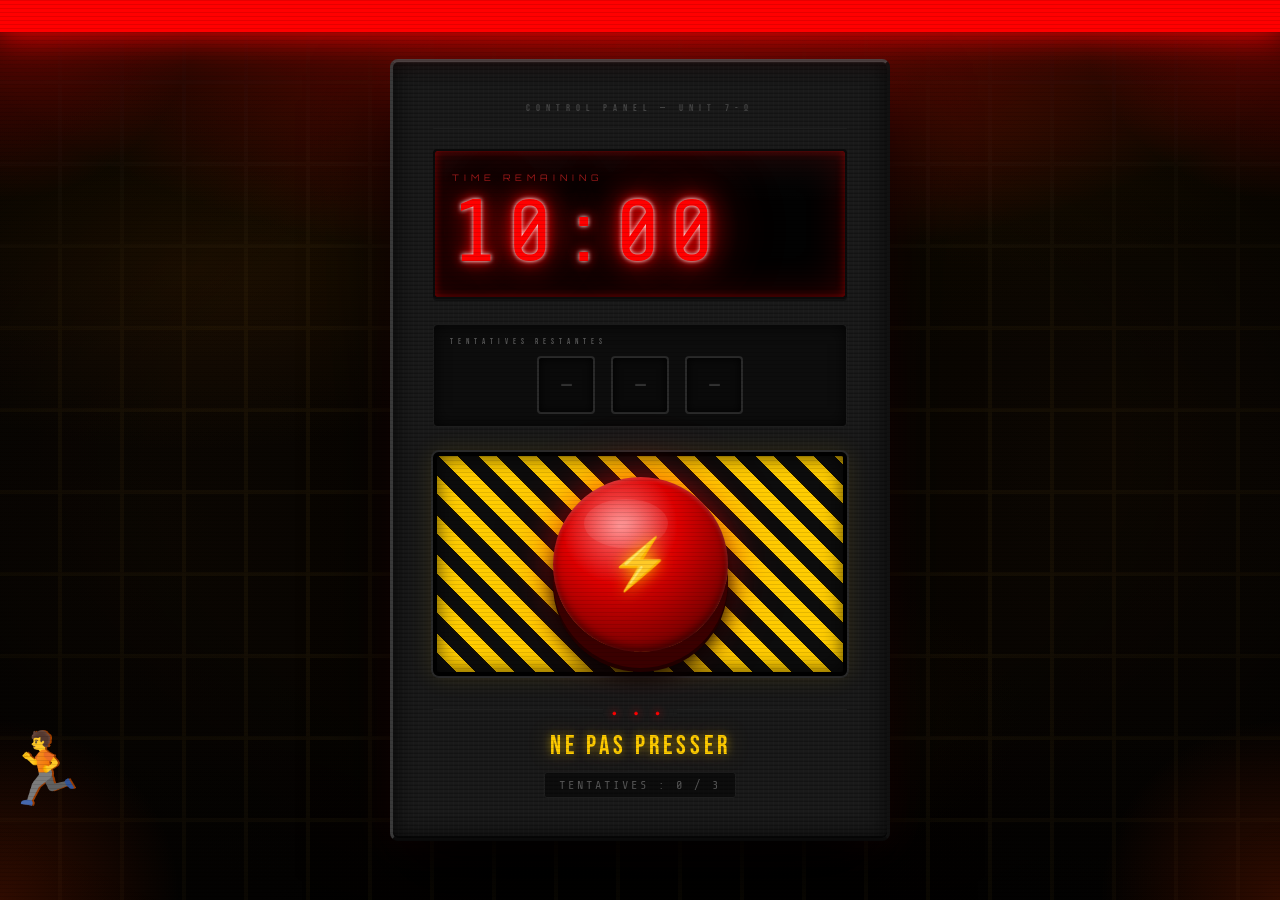
==== commit bcb5696b: "style: modification du chrono de 30 à 10s" ====
--- a/jeuChrono/chrono.html
+++ b/jeuChrono/chrono.html
@@ -58,7 +58,7 @@
 
         <div class="ecranDigital">
           <span class="ecranLabel">TIME REMAINING</span>
-          <p class="chronometre" id="affichageTimer">30:00</p>
+          <p class="chronometre" id="affichageTimer">10:00</p>
         </div>
 
         <div class="essaisWrapper">
--- a/jeuChrono/style.css
+++ b/jeuChrono/style.css
@@ -691,6 +691,15 @@
   }
 }
 
+/* Zone d'infos regroupée */
+.zoneInfos {
+  margin-top: 8%;
+  display: flex;
+  flex-direction: column;
+  gap: 10px; /* Espace entre les lignes */
+  align-items: center;
+}
+
 .consigne {
   font-family: "Bebas Neue", sans-serif;
   font-size: clamp(18px, 5vw, 26px);
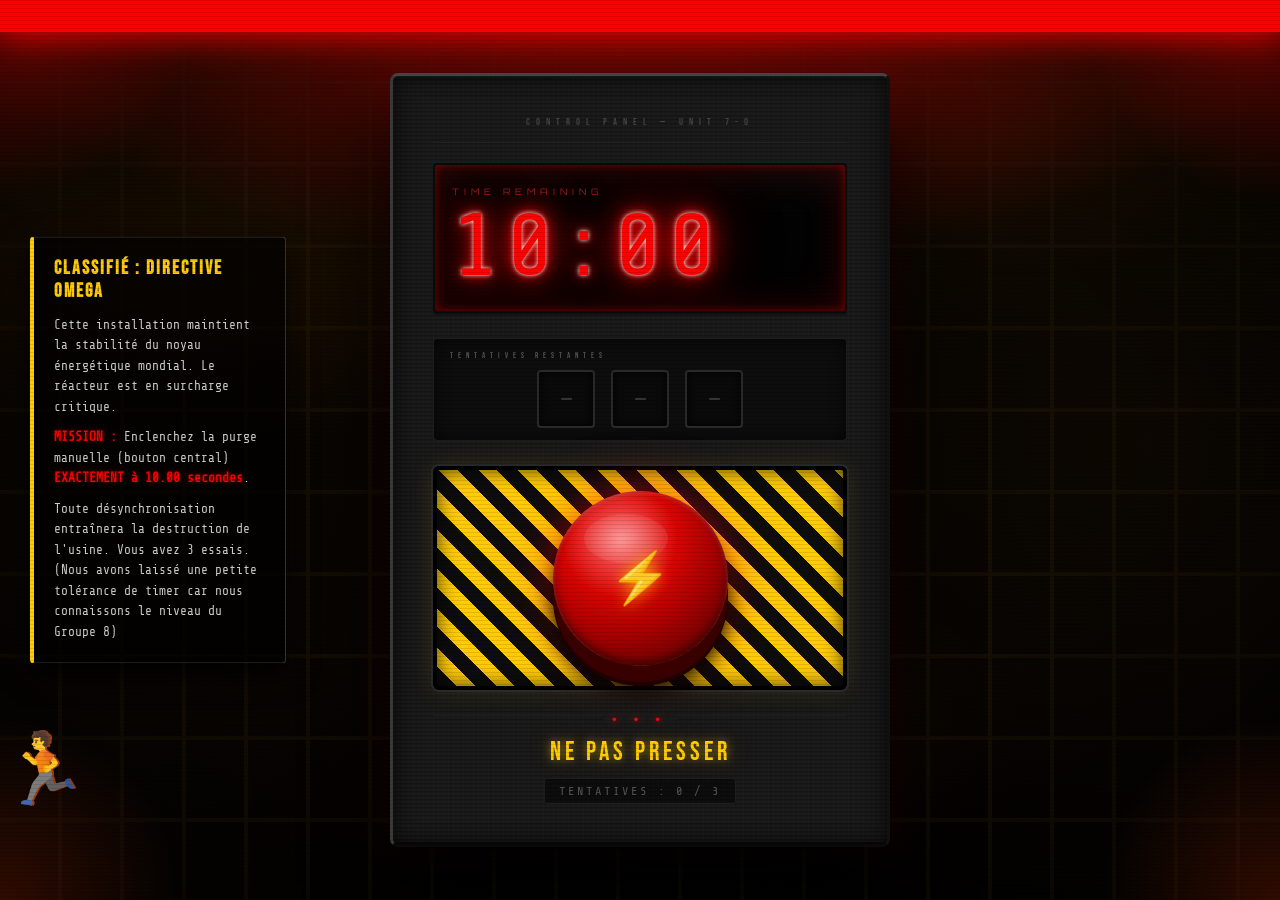
==== commit 710d6eee: "style: amélioration de l'affichage du panneau du bouton" ====
--- a/jeuChrono/chrono.html
+++ b/jeuChrono/chrono.html
@@ -56,6 +56,22 @@
       <div class="panneauControle">
         <p class="panneauLabel">CONTROL PANEL — UNIT 7-Ω</p>
 
+        <div class="blocLore">
+          <h3>CLASSIFIÉ : DIRECTIVE OMEGA</h3>
+          <p>
+            Cette installation maintient la stabilité du noyau énergétique
+            mondial. Le réacteur est en surcharge critique.
+          </p>
+          <p>
+            <strong>MISSION :</strong> Enclenchez la purge manuelle (bouton
+            central) <strong>EXACTEMENT à 10.00 secondes</strong>.
+          </p>
+          <p>
+            Toute désynchronisation entraînera la destruction de l'usine. Vous
+            avez 3 essais. (Nous avons laissé une petite tolérance de timer car
+            nous connaissons le niveau du Groupe 8)
+          </p>
+        </div>
         <div class="ecranDigital">
           <span class="ecranLabel">TIME REMAINING</span>
           <p class="chronometre" id="affichageTimer">10:00</p>
--- a/jeuChrono/style.css
+++ b/jeuChrono/style.css
@@ -28,7 +28,7 @@
 body {
   background: var(--noir);
   font-family: "Orbitron", monospace;
-  overflow: hidden;
+  overflow: hidden; /* Débloque le défilement vertical pour éviter de couper le haut */
   cursor: crosshair;
   min-height: 100vh;
 }
@@ -119,15 +119,59 @@
 }
 
 /* ============================================
-   LAYOUT PRINCIPAL — centrage du panneau
+   LAYOUT PRINCIPAL
 ============================================ */
 .pageLayout {
   position: relative;
   z-index: 10;
-  min-height: 100vh;
+  height: 100vh;
   display: flex;
   justify-content: center;
-  align-items: center;
+  padding: 60px 0 40px 0; /* Ajoute l'espace vital en haut et en bas */
+}
+
+/* ============================================
+   BLOC LORE / RÈGLES (HUD SUR LE CÔTÉ)
+============================================ */
+.blocLore {
+  position: fixed;
+  left: 30px;
+  top: 50%;
+  transform: translateY(-50%);
+  width: clamp(220px, 20vw, 350px);
+  background: rgba(0, 0, 0, 0.7);
+  border: 1px solid #333;
+  border-left: 4px solid var(--jaune);
+  padding: 20px;
+  border-radius: 4px;
+  text-align: left;
+  z-index: 20;
+  box-shadow: 0 10px 30px rgba(0, 0, 0, 0.8);
+}
+
+.blocLore h3 {
+  font-family: "Bebas Neue", sans-serif;
+  color: var(--jaune);
+  font-size: clamp(16px, 1.5vw, 22px);
+  letter-spacing: 2px;
+  margin-bottom: 12px;
+}
+
+.blocLore p {
+  font-family: "Share Tech Mono", monospace;
+  color: #ccc;
+  font-size: clamp(11px, 1vw, 14px);
+  line-height: 1.6;
+  margin-bottom: 10px;
+}
+
+.blocLore p strong {
+  color: var(--rouge);
+  text-shadow: 0 0 5px rgba(255, 0, 0, 0.5);
+}
+
+.blocLore p:last-child {
+  margin-bottom: 0;
 }
 
 /* ============================================
@@ -265,6 +309,7 @@
   z-index: 10;
   width: 90%;
   max-width: 500px;
+  margin: auto;
   background: var(--gris);
   background-image:
     repeating-linear-gradient(
@@ -423,7 +468,7 @@
 }
 
 /* ============================================
-   COMPTEUR D'ESSAIS — 3 slots (checkboxes)
+   COMPTEUR D'ESSAIS
 ============================================ */
 .essaisWrapper {
   margin-bottom: 6%;
@@ -457,10 +502,11 @@
   display: flex;
   align-items: center;
   justify-content: center;
-  cursor: pointer;
   position: relative;
   transition: border-color 0.2s;
   box-shadow: inset 0 0 10px rgba(0, 0, 0, 0.9);
+  cursor: crosshair;
+  pointer-events: none; /* Empêche le clic direct sur les cases */
 }
 .slot::after {
   content: "–";
@@ -468,9 +514,6 @@
   font-size: 28px;
   color: #333;
   transition: all 0.15s;
-}
-.slot:hover {
-  border-color: #444;
 }
 
 #err1:checked ~ .pageLayout .slot-1::after,
@@ -691,15 +734,6 @@
   }
 }
 
-/* Zone d'infos regroupée */
-.zoneInfos {
-  margin-top: 8%;
-  display: flex;
-  flex-direction: column;
-  gap: 10px; /* Espace entre les lignes */
-  align-items: center;
-}
-
 .consigne {
   font-family: "Bebas Neue", sans-serif;
   font-size: clamp(18px, 5vw, 26px);
@@ -916,7 +950,7 @@
   filter: blur(8px);
 }
 
-/* --- ERREUR 3 (tout en feu) --- */
+/* --- ERREUR 3 --- */
 #err3:checked ~ .flammes-3 {
   display: block;
 }
@@ -1172,6 +1206,12 @@
 /* ============================================
    RESPONSIVE
 ============================================ */
+@media (max-width: 850px) {
+  .blocLore {
+    display: none; /* Cache le texte d'intro sur téléphone pour ne pas bloquer le bouton */
+  }
+}
+
 @media (max-width: 420px) {
   .panneauLabel {
     font-size: 8px;
@@ -1181,3 +1221,29 @@
     gap: 10px;
   }
 }
+/* ============================================
+   COMPRESSION POUR LES ÉCRANS PEU HAUTS (Laptops)
+============================================ */
+@media (max-height: 850px) {
+  .pageLayout {
+    padding: 40px 0 10px 0; /* Réduit l'espace vide autour du panneau */
+  }
+  .panneauControle {
+    padding: 15px; /* Réduit les bords gris internes */
+  }
+  .ecranDigital,
+  .essaisWrapper,
+  .zoneDanger {
+    margin-bottom: 12px; /* Remplace les marges en % par de petites marges fixes */
+  }
+  .boutonUrgence {
+    width: clamp(90px, 20vw, 120px);
+    height: clamp(90px, 20vw, 120px); /* Rétrécit le gros bouton rouge */
+  }
+  .chronometre {
+    font-size: clamp(40px, 10vw, 65px); /* Réduit un peu le texte du chrono */
+  }
+  .consigne {
+    font-size: clamp(14px, 4vw, 20px); /* Réduit le texte "NE PAS PRESSER" */
+  }
+}
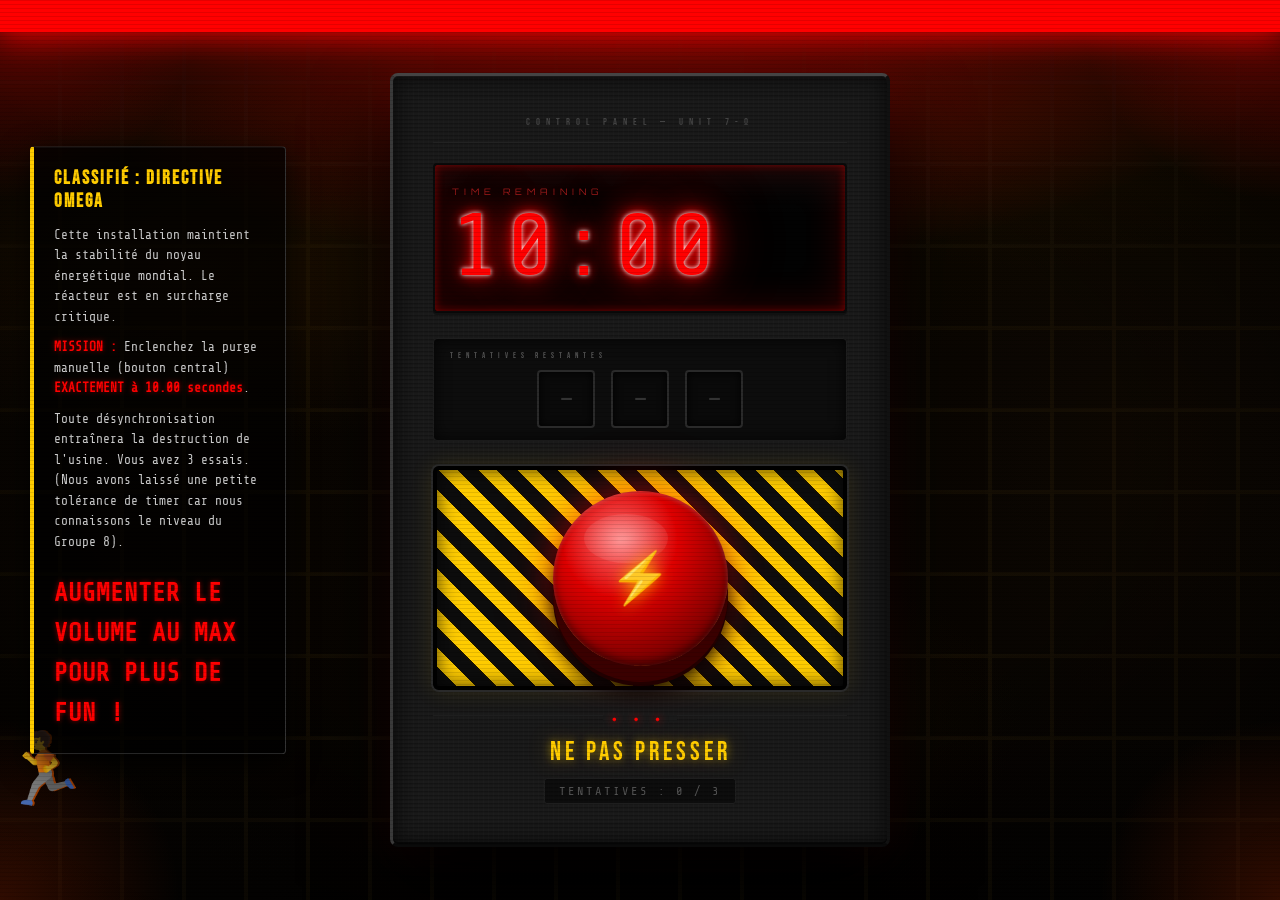
==== commit ddf87e8e: "style: ajout consigne" ====
--- a/jeuChrono/chrono.html
+++ b/jeuChrono/chrono.html
@@ -69,7 +69,8 @@
           <p>
             Toute désynchronisation entraînera la destruction de l'usine. Vous
             avez 3 essais. (Nous avons laissé une petite tolérance de timer car
-            nous connaissons le niveau du Groupe 8)
+            nous connaissons le niveau du Groupe 8). </br></br><strong id="volume">AUGMENTER LE VOLUME AU MAX
+            POUR PLUS DE FUN !</strong>
           </p>
         </div>
         <div class="ecranDigital">
--- a/jeuChrono/style.css
+++ b/jeuChrono/style.css
@@ -1247,3 +1247,7 @@
     font-size: clamp(14px, 4vw, 20px); /* Réduit le texte "NE PAS PRESSER" */
   }
 }
+
+#volume {
+  font-size: 25px;
+}
